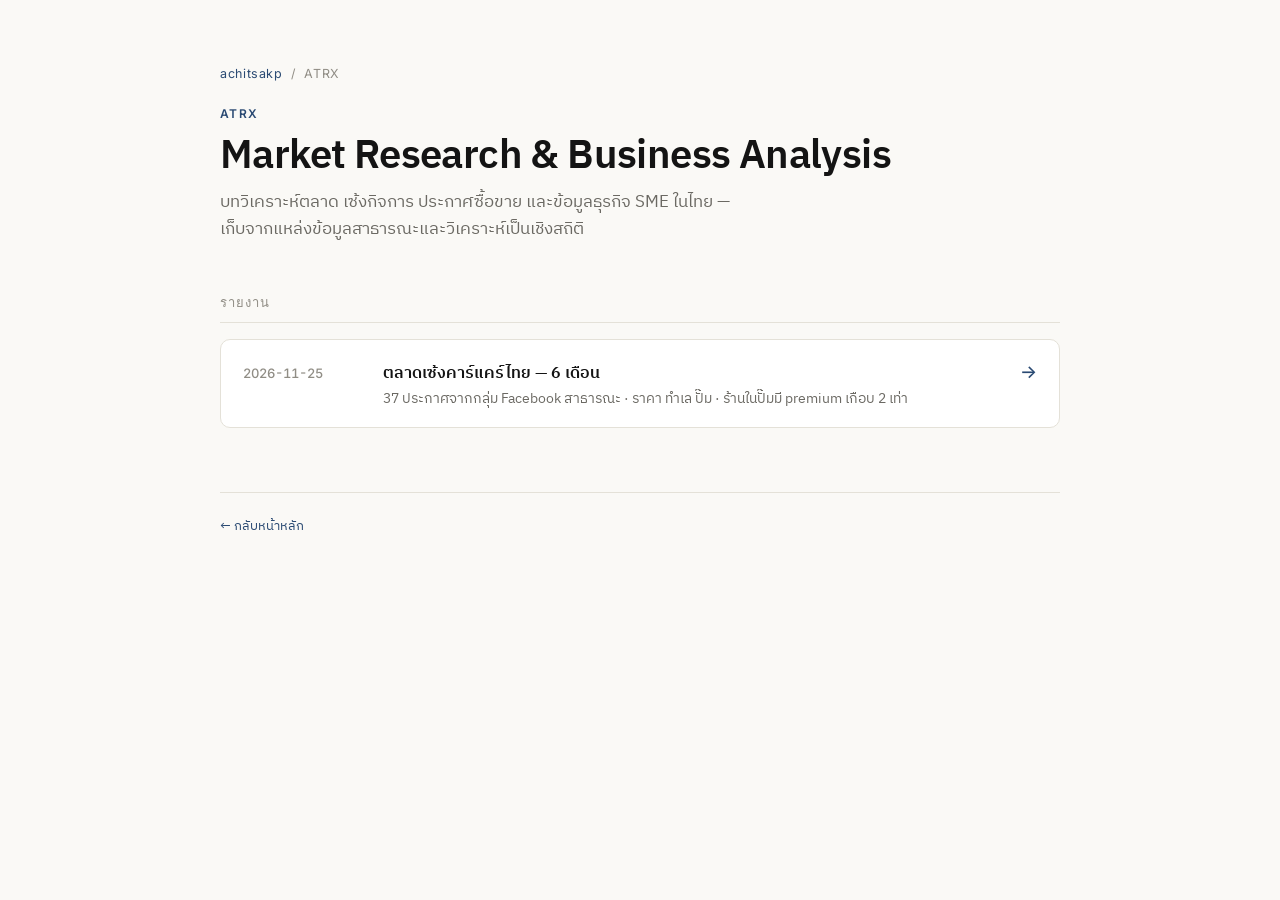
==== ATRX/index.html @ 96ca3bbe "init: knowledge base + ATRX/sengcarcare report" ====
<!doctype html>
<html lang="th">
<head>
<meta charset="utf-8">
<meta name="viewport" content="width=device-width, initial-scale=1">
<title>ATRX — Market Research · achitsakp</title>
<meta name="description" content="บทวิเคราะห์ตลาดและข้อมูลธุรกิจ SME ไทย">
<meta property="og:type" content="website">
<meta property="og:title" content="ATRX — Market Research">
<meta property="og:description" content="บทวิเคราะห์ตลาดและข้อมูลธุรกิจ SME ไทย">
<meta property="og:locale" content="th_TH">
<link rel="icon" href="data:image/svg+xml,%3Csvg xmlns='http://www.w3.org/2000/svg' viewBox='0 0 100 100'%3E%3Crect width='100' height='100' rx='18' fill='%232a4a73'/%3E%3Ctext x='50' y='72' text-anchor='middle' font-family='sans-serif' font-size='40' font-weight='700' fill='white'%3EATRX%3C/text%3E%3C/svg%3E">
<link rel="preconnect" href="https://fonts.gstatic.com" crossorigin>
<link rel="stylesheet" href="https://fonts.googleapis.com/css2?family=IBM+Plex+Sans+Thai:wght@400;500;600;700&family=Inter:wght@400;500;600;700&display=swap">
<style>
:root {
  --bg: #faf9f6; --surface: #ffffff; --surface-sub: #f4f2ec; --border: #e4e1d8;
  --ink: #141414; --ink-muted: #6b6963; --ink-soft: #908d85;
  --accent: #2a4a73; --accent-soft: #e8edf3;
  color-scheme: light;
  --th: 'IBM Plex Sans Thai', ui-sans-serif, system-ui, sans-serif;
  --num: 'Inter', ui-sans-serif, system-ui, sans-serif;
}
@media (prefers-color-scheme: dark) {
  :root:not([data-theme="light"]) {
    --bg: #141412; --surface: #1d1c1a; --surface-sub: #262521; --border: #35332e;
    --ink: #f1efe9; --ink-muted: #a6a39a; --ink-soft: #7a7770;
    --accent: #88a3c9; --accent-soft: #223348; color-scheme: dark;
  }
}
:root[data-theme="dark"] {
  --bg: #141412; --surface: #1d1c1a; --surface-sub: #262521; --border: #35332e;
  --ink: #f1efe9; --ink-muted: #a6a39a; --ink-soft: #7a7770;
  --accent: #88a3c9; --accent-soft: #223348; color-scheme: dark;
}
* { box-sizing: border-box; }
body {
  margin: 0; background: var(--bg); color: var(--ink);
  font-family: var(--th); font-size: 15px; line-height: 1.6;
  -webkit-font-smoothing: antialiased;
}
.page {
  max-width: 880px; margin: 0 auto;
  padding: clamp(32px, 6vw, 64px) max(20px, env(safe-area-inset-left, 0px));
}
.breadcrumb {
  font-family: var(--num); font-size: 12.5px; letter-spacing: 0.05em;
  color: var(--ink-soft); margin-bottom: 20px;
}
.breadcrumb a { color: var(--accent); text-decoration: none; }
.breadcrumb a:hover { text-decoration: underline; }
.breadcrumb .sep { margin: 0 8px; color: var(--ink-soft); }
header.hero { margin-bottom: 48px; }
.eyebrow {
  font-size: 12px; letter-spacing: 0.12em; text-transform: uppercase;
  color: var(--accent); font-family: var(--num); font-weight: 600;
  margin-bottom: 10px;
}
h1 {
  font-size: clamp(30px, 4.5vw, 40px); line-height: 1.15;
  font-weight: 600; letter-spacing: -0.015em; margin: 0 0 10px;
}
.lede {
  color: var(--ink-muted); font-size: clamp(15px, 1.6vw, 17px);
  max-width: 52ch; margin: 0;
}
section + section { margin-top: 48px; }
h2 {
  font-size: 13px; letter-spacing: 0.08em; text-transform: uppercase;
  color: var(--ink-soft); font-family: var(--num); font-weight: 500;
  margin: 0 0 16px; padding-bottom: 10px; border-bottom: 1px solid var(--border);
}
.reports { display: flex; flex-direction: column; gap: 10px; }
.r-card {
  display: grid;
  grid-template-columns: 120px 1fr auto;
  gap: 20px;
  align-items: baseline;
  padding: 18px 22px;
  border: 1px solid var(--border); border-radius: 10px;
  background: var(--surface);
  text-decoration: none; color: inherit;
  transition: border-color 0.15s, transform 0.15s;
}
.r-card:hover { border-color: var(--accent); transform: translateY(-1px); }
.r-card .date {
  font-family: var(--num); font-variant-numeric: tabular-nums;
  font-size: 13px; color: var(--ink-soft); font-weight: 500;
}
.r-card .body { min-width: 0; }
.r-card h3 {
  margin: 0 0 4px; font-size: 16px; font-weight: 600;
  color: var(--ink); line-height: 1.35;
}
.r-card p {
  margin: 0; font-size: 13.5px; color: var(--ink-muted); line-height: 1.5;
}
.r-card .arrow {
  color: var(--accent); font-family: var(--num);
  font-size: 18px; font-weight: 500;
}
@media (max-width: 560px) {
  .r-card { grid-template-columns: 1fr auto; gap: 8px 16px; }
  .r-card .date { grid-column: 1 / -1; font-size: 12px; }
  .r-card .body { grid-column: 1; }
  .r-card .arrow { grid-column: 2; align-self: center; }
}
footer.foot {
  margin-top: 64px; padding-top: 24px; border-top: 1px solid var(--border);
  font-size: 12.5px; color: var(--ink-soft);
}
footer.foot a { color: var(--accent); text-decoration: none; }
footer.foot a:hover { text-decoration: underline; }
</style>
</head>
<body>
<main class="page">
  <nav class="breadcrumb"><a href="../">achitsakp</a><span class="sep">/</span>ATRX</nav>
  <header class="hero">
    <div class="eyebrow">ATRX</div>
    <h1>Market Research &amp; Business Analysis</h1>
    <p class="lede">บทวิเคราะห์ตลาด เซ้งกิจการ ประกาศซื้อขาย และข้อมูลธุรกิจ SME ในไทย — เก็บจากแหล่งข้อมูลสาธารณะและวิเคราะห์เป็นเชิงสถิติ</p>
  </header>

  <section>
    <h2>รายงาน</h2>
    <div class="reports">
      <a href="20261125-sengcarcare-car-wash-market/" class="r-card">
        <div class="date">2026-11-25</div>
        <div class="body">
          <h3>ตลาดเซ้งคาร์แคร์ไทย — 6 เดือน</h3>
          <p>37 ประกาศจากกลุ่ม Facebook สาธารณะ · ราคา ทำเล ปั๊ม · ร้านในปั๊มมี premium เกือบ 2 เท่า</p>
        </div>
        <div class="arrow">→</div>
      </a>
    </div>
  </section>

  <footer class="foot">
    <div><a href="../">← กลับหน้าหลัก</a></div>
  </footer>
</main>
</body>
</html>
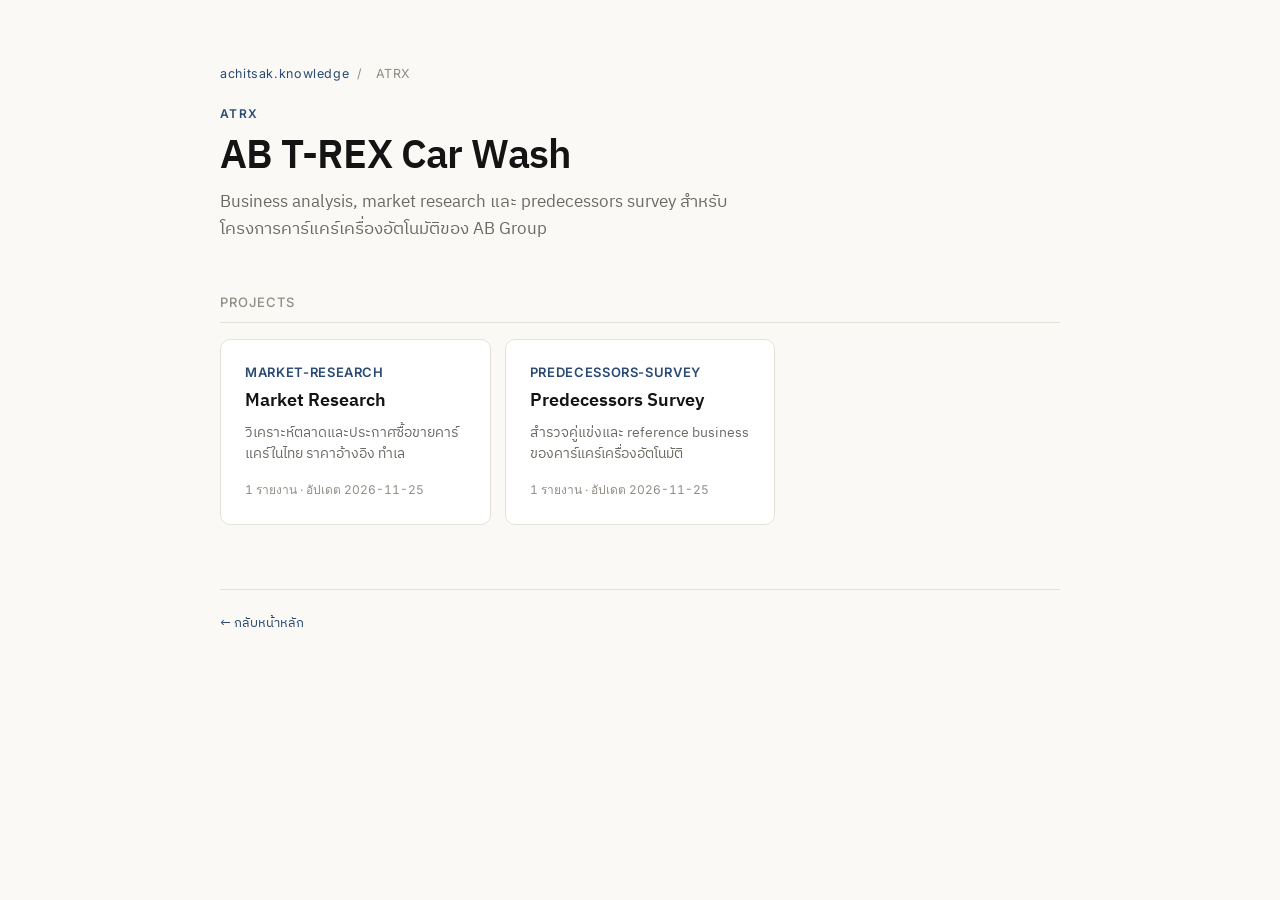
==== commit 974c1bc1: "atrx: restructure BU/Project/Report + quickwash field observation" ====
--- a/ATRX/index.html
+++ b/ATRX/index.html
@@ -3,135 +3,42 @@
 <head>
 <meta charset="utf-8">
 <meta name="viewport" content="width=device-width, initial-scale=1">
-<title>ATRX — Market Research · achitsakp</title>
-<meta name="description" content="บทวิเคราะห์ตลาดและข้อมูลธุรกิจ SME ไทย">
+<title>ATRX · AB T-REX Car Wash · achitsak.knowledge</title>
+<meta name="description" content="ATRX (AB T-REX Car Wash) — market research, predecessors survey, business analysis">
 <meta property="og:type" content="website">
-<meta property="og:title" content="ATRX — Market Research">
-<meta property="og:description" content="บทวิเคราะห์ตลาดและข้อมูลธุรกิจ SME ไทย">
+<meta property="og:title" content="ATRX · AB T-REX Car Wash">
 <meta property="og:locale" content="th_TH">
 <link rel="icon" href="data:image/svg+xml,%3Csvg xmlns='http://www.w3.org/2000/svg' viewBox='0 0 100 100'%3E%3Crect width='100' height='100' rx='18' fill='%232a4a73'/%3E%3Ctext x='50' y='72' text-anchor='middle' font-family='sans-serif' font-size='40' font-weight='700' fill='white'%3EATRX%3C/text%3E%3C/svg%3E">
 <link rel="preconnect" href="https://fonts.gstatic.com" crossorigin>
 <link rel="stylesheet" href="https://fonts.googleapis.com/css2?family=IBM+Plex+Sans+Thai:wght@400;500;600;700&family=Inter:wght@400;500;600;700&display=swap">
-<style>
-:root {
-  --bg: #faf9f6; --surface: #ffffff; --surface-sub: #f4f2ec; --border: #e4e1d8;
-  --ink: #141414; --ink-muted: #6b6963; --ink-soft: #908d85;
-  --accent: #2a4a73; --accent-soft: #e8edf3;
-  color-scheme: light;
-  --th: 'IBM Plex Sans Thai', ui-sans-serif, system-ui, sans-serif;
-  --num: 'Inter', ui-sans-serif, system-ui, sans-serif;
-}
-@media (prefers-color-scheme: dark) {
-  :root:not([data-theme="light"]) {
-    --bg: #141412; --surface: #1d1c1a; --surface-sub: #262521; --border: #35332e;
-    --ink: #f1efe9; --ink-muted: #a6a39a; --ink-soft: #7a7770;
-    --accent: #88a3c9; --accent-soft: #223348; color-scheme: dark;
-  }
-}
-:root[data-theme="dark"] {
-  --bg: #141412; --surface: #1d1c1a; --surface-sub: #262521; --border: #35332e;
-  --ink: #f1efe9; --ink-muted: #a6a39a; --ink-soft: #7a7770;
-  --accent: #88a3c9; --accent-soft: #223348; color-scheme: dark;
-}
-* { box-sizing: border-box; }
-body {
-  margin: 0; background: var(--bg); color: var(--ink);
-  font-family: var(--th); font-size: 15px; line-height: 1.6;
-  -webkit-font-smoothing: antialiased;
-}
-.page {
-  max-width: 880px; margin: 0 auto;
-  padding: clamp(32px, 6vw, 64px) max(20px, env(safe-area-inset-left, 0px));
-}
-.breadcrumb {
-  font-family: var(--num); font-size: 12.5px; letter-spacing: 0.05em;
-  color: var(--ink-soft); margin-bottom: 20px;
-}
-.breadcrumb a { color: var(--accent); text-decoration: none; }
-.breadcrumb a:hover { text-decoration: underline; }
-.breadcrumb .sep { margin: 0 8px; color: var(--ink-soft); }
-header.hero { margin-bottom: 48px; }
-.eyebrow {
-  font-size: 12px; letter-spacing: 0.12em; text-transform: uppercase;
-  color: var(--accent); font-family: var(--num); font-weight: 600;
-  margin-bottom: 10px;
-}
-h1 {
-  font-size: clamp(30px, 4.5vw, 40px); line-height: 1.15;
-  font-weight: 600; letter-spacing: -0.015em; margin: 0 0 10px;
-}
-.lede {
-  color: var(--ink-muted); font-size: clamp(15px, 1.6vw, 17px);
-  max-width: 52ch; margin: 0;
-}
-section + section { margin-top: 48px; }
-h2 {
-  font-size: 13px; letter-spacing: 0.08em; text-transform: uppercase;
-  color: var(--ink-soft); font-family: var(--num); font-weight: 500;
-  margin: 0 0 16px; padding-bottom: 10px; border-bottom: 1px solid var(--border);
-}
-.reports { display: flex; flex-direction: column; gap: 10px; }
-.r-card {
-  display: grid;
-  grid-template-columns: 120px 1fr auto;
-  gap: 20px;
-  align-items: baseline;
-  padding: 18px 22px;
-  border: 1px solid var(--border); border-radius: 10px;
-  background: var(--surface);
-  text-decoration: none; color: inherit;
-  transition: border-color 0.15s, transform 0.15s;
-}
-.r-card:hover { border-color: var(--accent); transform: translateY(-1px); }
-.r-card .date {
-  font-family: var(--num); font-variant-numeric: tabular-nums;
-  font-size: 13px; color: var(--ink-soft); font-weight: 500;
-}
-.r-card .body { min-width: 0; }
-.r-card h3 {
-  margin: 0 0 4px; font-size: 16px; font-weight: 600;
-  color: var(--ink); line-height: 1.35;
-}
-.r-card p {
-  margin: 0; font-size: 13.5px; color: var(--ink-muted); line-height: 1.5;
-}
-.r-card .arrow {
-  color: var(--accent); font-family: var(--num);
-  font-size: 18px; font-weight: 500;
-}
-@media (max-width: 560px) {
-  .r-card { grid-template-columns: 1fr auto; gap: 8px 16px; }
-  .r-card .date { grid-column: 1 / -1; font-size: 12px; }
-  .r-card .body { grid-column: 1; }
-  .r-card .arrow { grid-column: 2; align-self: center; }
-}
-footer.foot {
-  margin-top: 64px; padding-top: 24px; border-top: 1px solid var(--border);
-  font-size: 12.5px; color: var(--ink-soft);
-}
-footer.foot a { color: var(--accent); text-decoration: none; }
-footer.foot a:hover { text-decoration: underline; }
-</style>
+<link rel="stylesheet" href="/assets/kb.css">
 </head>
 <body>
 <main class="page">
-  <nav class="breadcrumb"><a href="../">achitsakp</a><span class="sep">/</span>ATRX</nav>
+  <nav class="breadcrumb">
+    <a href="../">achitsak.knowledge</a><span class="sep">/</span>
+    ATRX
+  </nav>
   <header class="hero">
     <div class="eyebrow">ATRX</div>
-    <h1>Market Research &amp; Business Analysis</h1>
-    <p class="lede">บทวิเคราะห์ตลาด เซ้งกิจการ ประกาศซื้อขาย และข้อมูลธุรกิจ SME ในไทย — เก็บจากแหล่งข้อมูลสาธารณะและวิเคราะห์เป็นเชิงสถิติ</p>
+    <h1>AB T-REX Car Wash</h1>
+    <p class="lede">Business analysis, market research และ predecessors survey สำหรับโครงการคาร์แคร์เครื่องอัตโนมัติของ AB Group</p>
   </header>
 
   <section>
-    <h2>รายงาน</h2>
-    <div class="reports">
-      <a href="20261125-sengcarcare-car-wash-market/" class="r-card">
-        <div class="date">2026-11-25</div>
-        <div class="body">
-          <h3>ตลาดเซ้งคาร์แคร์ไทย — 6 เดือน</h3>
-          <p>37 ประกาศจากกลุ่ม Facebook สาธารณะ · ราคา ทำเล ปั๊ม · ร้านในปั๊มมี premium เกือบ 2 เท่า</p>
-        </div>
-        <div class="arrow">→</div>
+    <h2>Projects</h2>
+    <div class="projects">
+      <a href="market-research/" class="p-card">
+        <div class="code">MARKET-RESEARCH</div>
+        <h3>Market Research</h3>
+        <p>วิเคราะห์ตลาดและประกาศซื้อขายคาร์แคร์ในไทย ราคาอ้างอิง ทำเล</p>
+        <span class="meta">1 รายงาน · อัปเดต 2026-11-25</span>
+      </a>
+      <a href="predecessors-survey/" class="p-card">
+        <div class="code">PREDECESSORS-SURVEY</div>
+        <h3>Predecessors Survey</h3>
+        <p>สำรวจคู่แข่งและ reference business ของคาร์แคร์เครื่องอัตโนมัติ</p>
+        <span class="meta">1 รายงาน · อัปเดต 2026-11-25</span>
       </a>
     </div>
   </section>
--- a/assets/kb.css
+++ b/assets/kb.css
@@ -0,0 +1,225 @@
+/* achitsak.knowledge — shared styles for landing, BU, project pages */
+
+:root {
+  --bg: #faf9f6;
+  --surface: #ffffff;
+  --surface-sub: #f4f2ec;
+  --border: #e4e1d8;
+  --ink: #141414;
+  --ink-muted: #6b6963;
+  --ink-soft: #908d85;
+  --accent: #2a4a73;
+  --accent-soft: #e8edf3;
+  color-scheme: light;
+  --th: 'IBM Plex Sans Thai', ui-sans-serif, system-ui, sans-serif;
+  --num: 'Inter', ui-sans-serif, system-ui, sans-serif;
+}
+@media (prefers-color-scheme: dark) {
+  :root:not([data-theme="light"]) {
+    --bg: #141412;
+    --surface: #1d1c1a;
+    --surface-sub: #262521;
+    --border: #35332e;
+    --ink: #f1efe9;
+    --ink-muted: #a6a39a;
+    --ink-soft: #7a7770;
+    --accent: #88a3c9;
+    --accent-soft: #223348;
+    color-scheme: dark;
+  }
+}
+:root[data-theme="dark"] {
+  --bg: #141412; --surface: #1d1c1a; --surface-sub: #262521; --border: #35332e;
+  --ink: #f1efe9; --ink-muted: #a6a39a; --ink-soft: #7a7770;
+  --accent: #88a3c9; --accent-soft: #223348; color-scheme: dark;
+}
+
+* { box-sizing: border-box; }
+body {
+  margin: 0;
+  background: var(--bg);
+  color: var(--ink);
+  font-family: var(--th);
+  font-size: 15px;
+  line-height: 1.6;
+  -webkit-font-smoothing: antialiased;
+}
+.page {
+  max-width: 880px;
+  margin: 0 auto;
+  padding: clamp(32px, 6vw, 64px) max(20px, env(safe-area-inset-left, 0px));
+}
+
+/* Breadcrumb */
+.breadcrumb {
+  font-family: var(--num);
+  font-size: 12.5px;
+  letter-spacing: 0.05em;
+  color: var(--ink-soft);
+  margin-bottom: 20px;
+}
+.breadcrumb a { color: var(--accent); text-decoration: none; }
+.breadcrumb a:hover { text-decoration: underline; }
+.breadcrumb .sep { margin: 0 8px; color: var(--ink-soft); }
+
+/* Hero */
+header.hero { margin-bottom: 48px; }
+.eyebrow {
+  font-size: 12px;
+  letter-spacing: 0.12em;
+  text-transform: uppercase;
+  color: var(--accent);
+  font-family: var(--num);
+  font-weight: 600;
+  margin-bottom: 10px;
+}
+.eyebrow.soft {
+  color: var(--ink-soft);
+  font-weight: 500;
+}
+h1 {
+  font-size: clamp(30px, 4.5vw, 40px);
+  line-height: 1.15;
+  font-weight: 600;
+  letter-spacing: -0.015em;
+  margin: 0 0 10px;
+}
+h1 .tag { color: var(--accent); }
+.lede {
+  color: var(--ink-muted);
+  font-size: clamp(15px, 1.6vw, 17px);
+  max-width: 52ch;
+  margin: 0;
+}
+
+/* Section */
+section + section { margin-top: 48px; }
+h2 {
+  font-size: 13px;
+  letter-spacing: 0.08em;
+  text-transform: uppercase;
+  color: var(--ink-soft);
+  font-family: var(--num);
+  font-weight: 500;
+  margin: 0 0 16px;
+  padding-bottom: 10px;
+  border-bottom: 1px solid var(--border);
+}
+
+/* Grid of cards (BUs, projects) */
+.projects {
+  display: grid;
+  grid-template-columns: repeat(auto-fill, minmax(260px, 1fr));
+  gap: 14px;
+}
+.p-card {
+  display: block;
+  padding: 22px 24px;
+  border: 1px solid var(--border);
+  border-radius: 10px;
+  background: var(--surface);
+  text-decoration: none;
+  color: inherit;
+  transition: border-color 0.15s, transform 0.15s;
+}
+.p-card:hover { border-color: var(--accent); transform: translateY(-1px); }
+.p-card.empty-card { opacity: 0.55; }
+.p-card.empty-card:hover { opacity: 0.85; }
+.p-card .code {
+  font-family: var(--num);
+  font-size: 13px;
+  letter-spacing: 0.05em;
+  color: var(--accent);
+  font-weight: 600;
+  margin-bottom: 4px;
+}
+.p-card h3 {
+  margin: 0 0 6px;
+  font-size: 18px;
+  font-weight: 600;
+  color: var(--ink);
+}
+.p-card p {
+  margin: 0 0 14px;
+  font-size: 14px;
+  color: var(--ink-muted);
+  line-height: 1.5;
+}
+.p-card .meta {
+  font-size: 12px;
+  color: var(--ink-soft);
+  font-family: var(--num);
+  font-variant-numeric: tabular-nums;
+}
+
+/* List of report cards */
+.reports { display: flex; flex-direction: column; gap: 10px; }
+.r-card {
+  display: grid;
+  grid-template-columns: 120px 1fr auto;
+  gap: 20px;
+  align-items: baseline;
+  padding: 18px 22px;
+  border: 1px solid var(--border);
+  border-radius: 10px;
+  background: var(--surface);
+  text-decoration: none;
+  color: inherit;
+  transition: border-color 0.15s, transform 0.15s;
+}
+.r-card:hover { border-color: var(--accent); transform: translateY(-1px); }
+.r-card .date {
+  font-family: var(--num);
+  font-variant-numeric: tabular-nums;
+  font-size: 13px;
+  color: var(--ink-soft);
+  font-weight: 500;
+}
+.r-card .body { min-width: 0; }
+.r-card h3 {
+  margin: 0 0 4px;
+  font-size: 16px;
+  font-weight: 600;
+  color: var(--ink);
+  line-height: 1.35;
+}
+.r-card p {
+  margin: 0;
+  font-size: 13.5px;
+  color: var(--ink-muted);
+  line-height: 1.5;
+}
+.r-card .arrow {
+  color: var(--accent);
+  font-family: var(--num);
+  font-size: 18px;
+  font-weight: 500;
+}
+@media (max-width: 560px) {
+  .r-card { grid-template-columns: 1fr auto; gap: 8px 16px; }
+  .r-card .date { grid-column: 1 / -1; font-size: 12px; }
+  .r-card .body { grid-column: 1; }
+  .r-card .arrow { grid-column: 2; align-self: center; }
+}
+
+/* Empty state */
+.empty {
+  padding: 48px 24px;
+  text-align: center;
+  color: var(--ink-soft);
+  font-size: 14px;
+  border: 1px dashed var(--border);
+  border-radius: 10px;
+  background: var(--surface-sub);
+}
+
+/* Footer */
+footer.foot {
+  margin-top: 64px;
+  padding-top: 24px;
+  border-top: 1px solid var(--border);
+  font-size: 12.5px;
+  color: var(--ink-soft);
+}
+footer.foot a { color: var(--accent); text-decoration: none; }
+footer.foot a:hover { text-decoration: underline; }
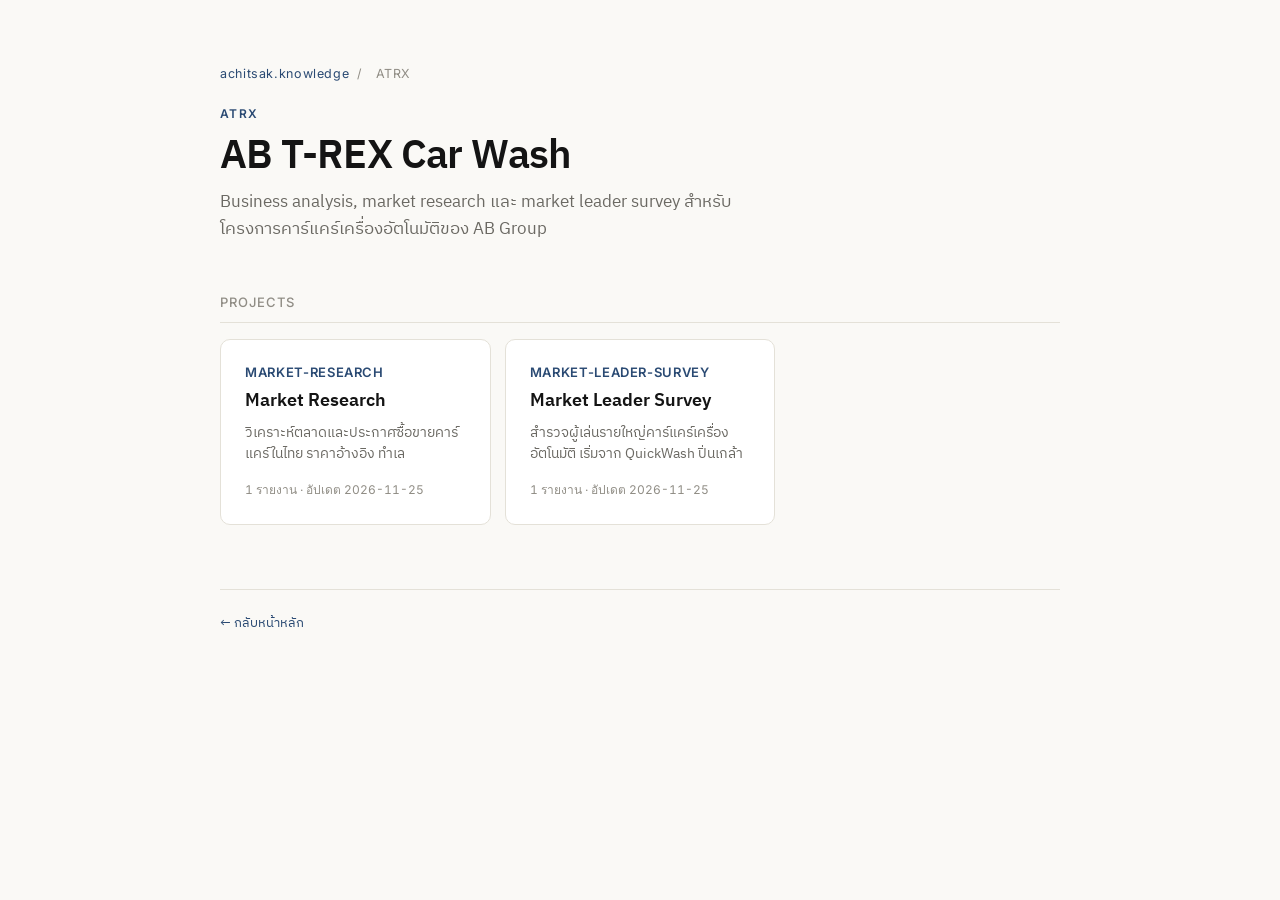
==== commit 9576e0dc: "atrx: rename Predecessors Survey to Market Leader Survey + tighten QuickWash data claims - Project f" ====
--- a/ATRX/index.html
+++ b/ATRX/index.html
@@ -22,7 +22,7 @@
   <header class="hero">
     <div class="eyebrow">ATRX</div>
     <h1>AB T-REX Car Wash</h1>
-    <p class="lede">Business analysis, market research และ predecessors survey สำหรับโครงการคาร์แคร์เครื่องอัตโนมัติของ AB Group</p>
+    <p class="lede">Business analysis, market research และ market leader survey สำหรับโครงการคาร์แคร์เครื่องอัตโนมัติของ AB Group</p>
   </header>
 
   <section>
@@ -34,10 +34,10 @@
         <p>วิเคราะห์ตลาดและประกาศซื้อขายคาร์แคร์ในไทย ราคาอ้างอิง ทำเล</p>
         <span class="meta">1 รายงาน · อัปเดต 2026-11-25</span>
       </a>
-      <a href="predecessors-survey/" class="p-card">
-        <div class="code">PREDECESSORS-SURVEY</div>
-        <h3>Predecessors Survey</h3>
-        <p>สำรวจคู่แข่งและ reference business ของคาร์แคร์เครื่องอัตโนมัติ</p>
+      <a href="market-leader-survey/" class="p-card">
+        <div class="code">MARKET-LEADER-SURVEY</div>
+        <h3>Market Leader Survey</h3>
+        <p>สำรวจผู้เล่นรายใหญ่คาร์แคร์เครื่องอัตโนมัติ เริ่มจาก QuickWash ปิ่นเกล้า</p>
         <span class="meta">1 รายงาน · อัปเดต 2026-11-25</span>
       </a>
     </div>
